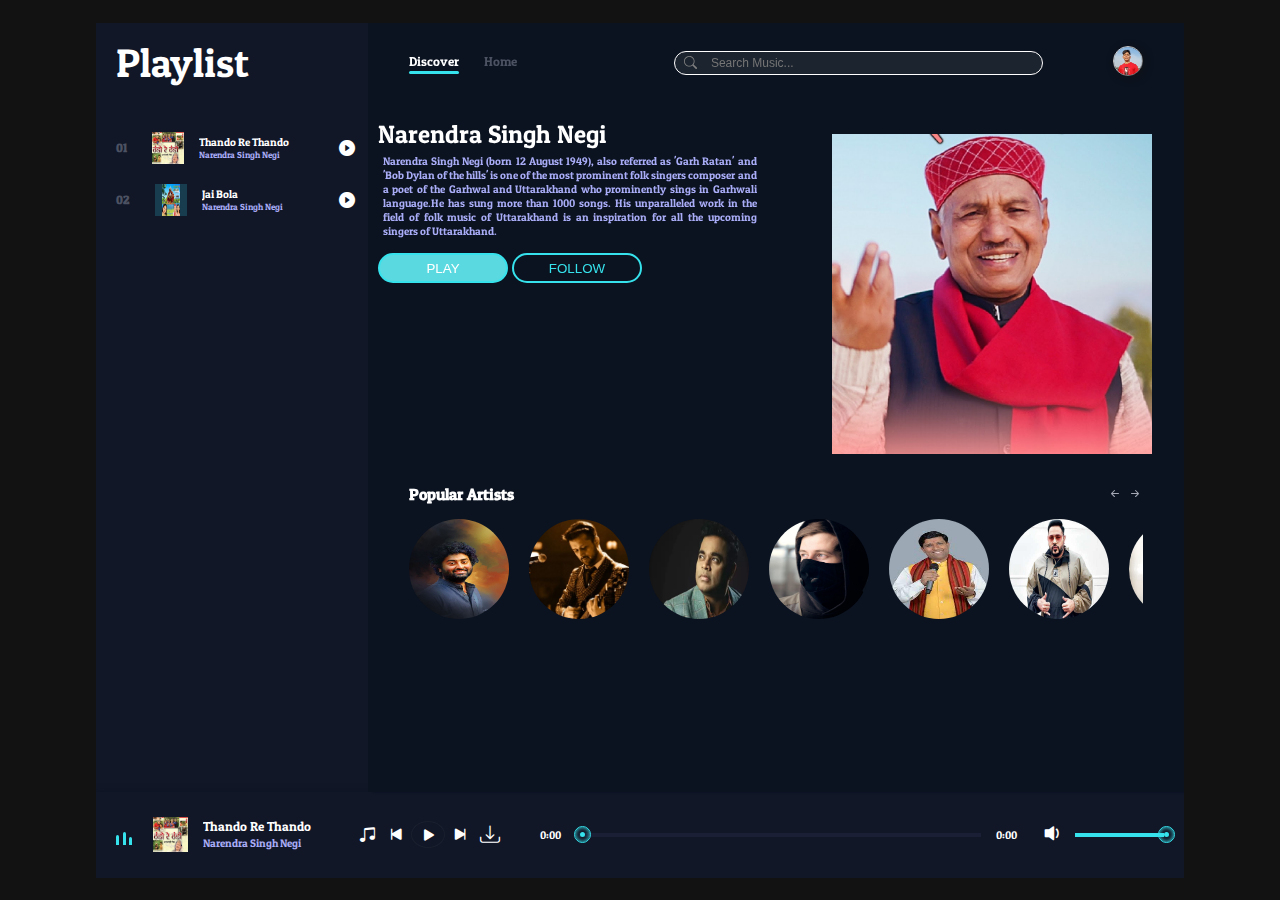
==== narender.html @ 9ac1c9b7 "Add files via upload" ====
<!DOCTYPE html>
<html lang="en">
<head>
    <meta charset="UTF-8">
    <meta http-equiv="X-UA-Compatible" content="IE=edge">
    <meta name="viewport" content="width=device-width, initial-scale=1.0">
    <title>Music</title>
    <!-- for using bootstrap icons -->
    <link rel="stylesheet" href="https://cdn.jsdelivr.net/npm/bootstrap-icons@1.10.3/font/bootstrap-icons.css">
    <link rel="stylesheet"  href="style.css">
    <link rel="stylesheet" href="responsive.css">

    <style>
     header .song_side .content .background {
    width: 47%;
    height: 100%;
    /* border: 1px solid white; */
    background-image: url(photos/negi\ ji.jpg);
    background-size: 20rem;
    background-position: center;
    background-repeat: no-repeat;
}
    </style>
</head>

<body>

<header>
<!-- queue -->

 <div class="menu_side">
    <h1>Playlist</h1>
    <h6 id="menu_list_active_button"><i class="bi bi-music-note-list"></i></h6>
    <h2 id="cross_button"><i class="bi bi-x-square-fill"></i></h2>
    <!-- playlist -->
    <div class="playlist">
        <!-- <h4 class="active"><span></span><i class="bi bi-music-note-beamed"></i> Playlist</h4>
        <h4><span></span><i class="bi bi-music-note-beamed"></i>Last Listening</h4>
        <h4><span></span><i class="bi bi-music-note-beamed"></i>Recommended</h4> -->
    </div>

    <!-- playlist song -->

    <div class="menu_song">
        <!-- song description -->
        <!-- 1st song -->

         <li class="songItem">
            <span>01</span>  <!--song num-->
            <img src="photos/narendra_pho/1.jpg">     <!--song pic-->
            <h5>Thando Re Thando<br> <div class="subtitle">Narendra Singh Negi</div></h5><!--song name and subtitle-->
            <i class="bi playListPlay bi-play-circle-fill" id="1"></i>   <!-- play button-->
        </li>
          
                         <!-- 15th song -->
         <li class="songItem">
            <span>02</span>  <!--song num-->
            <img src="photos/narendra_pho/2.jpg">     <!--song pic-->
            <h5>Jai Bola<br> <div class="subtitle">Narendra Singh Negi</div></h5><!--song name and subtitle-->
            <i class="bi playListPlay bi-play-circle-fill" id="2"></i>   <!-- play button-->
        </li>

    </div>
    
 </div>   

 <!-- main -->
 <div class="song_side">
    <nav>
        <ul>
            <li>Discover <span></span></li>
            <li><a href="music.html">Home</a></li>
        </ul>
        <!-- search bar -->
        <div class="search">
            <i class="bi bi-search"></i>
            <input type="text" placeholder="Search Music...">
            <div class="search_results"> </div> <!-- search result box -->

            <!-- <i class="bi bi-mic-fill"></i> -->
        </div>
        <div class="user">
            <img src="photos/n.jpg " alt="">
        </div>
    </nav>
    <div class="content">
        <div class="info">
        <h1> Narendra Singh Negi</h1>
        <p>
            Narendra Singh Negi (born 12 August 1949), also referred as 'Garh Ratan'
            and 'Bob Dylan of the hills' is one of the most prominent folk singers
            composer and a poet of the Garhwal and Uttarakhand who prominently
            sings in Garhwali language.He has sung more than 1000 songs. His 
            unparalleled work in the field of folk music of Uttarakhand is an
            inspiration for all the upcoming singers of Uttarakhand. </p>
            <div class="buttons">
                <button>PLAY</button>
                <button>FOLLOW</button>
            </div>
            </div>
            <div class="background">
            
            </div>
    </div>


 <!-- artist sec -->
 <div class="popular_artists">
        <div class="h4">
            <h4>Popular Artists</h4>
            <div class="btn_s">
                <i class="bi bi-arrow-left-short" id="pop_art_left"></i>
                <i class="bi bi-arrow-right-short" id="pop_art_right"></i>
            </div>
        </div>
        <div class="item">
            <li>
                <a href="arijit.html"><img src="photos/arijit.jpg" alt=""></a>
              </li>
              <li>
                 <a href="atif.html"> <img src="photos/Atif-Aslam.jpg" alt=""></a>
              </li>
    
              <li>
                  <a href="ar.html"><img src="photos/AR rahman.jpg" alt=""></a>
              </li>
              <li>
                 <a href="allen.html"> <img src="photos/Alan .jpg" alt=""></a>
              </li>
              <li>
                  <a href="pritam.html"><img src="photos/pritam.jfif" alt=""></a>
              </li>
              <li>
                 <a href="badshah.html"> <img src="photos/badshah.jfif" alt=""></a>
              </li>
              <li>
                 <a href="kk.html"> <img src="photos/kk.avif" alt=""></a>
              </li>
              <li>
                 <a href="rahet.html"> <img src="photos/rahet.jfif" alt=""></a>
              </li>
              <li>
                 <a href="guru.html"> <img src="photos/guru.jpg" alt=""></a>
              </li>
        </div>
 </div>
 </div>

 <!-- bottom play -->

 <div class="master_play">

<!-- creating wave animation -->

<div class="wave" id="wave">
    <div class="wave1"></div>
    <div class="wave1"></div>
    <div class="wave1"></div>
</div>
<!-- song image -->
<img src="photos/narendra_pho/1.jpg" alt="" id="poster_master_play">

<!-- song title -->
<h5 id="title">
    Thando Re Thando

    <div class="subtitle">Narendra Singh Negi</div>
</h5>

<!-- audio control -->
<div class="icon">
    <i class="bi shuffle bi-music-note-beamed">next</i>
    <i class="bi bi-skip-start-fill" id="back"></i>
    <i class="bi bi-play-fill" id="masterPlay"></i>
    <i class="bi bi-skip-end-fill" id="next"></i>
    <a href="" download id="download_music"><i class="bi bi-download"></i></a>
</div>
<!--  music time  -->
<span id="currentStart">0:00</span>

<!-- seek bar -->
<div class="bar">
<input type="range" id="seek" min="0" max="100">
<div class="bar2" id="bar2"></div>
<div class="dot"></div>
</div>
<span id="currentEnd">0:00</span>
<!-- volume -->
<div class="vol">
    <i class="bi bi-volume-down-fill" id="vol_icon"></i>
<input type="range" id="vol" min="0" max="100">
<div class="vol_bar"></div>
<div class="dot" id="vol_dot"></div>



</div>
 </div>

</header>

<script src="narender.js"></script>

</body>
</html>
---- style.css ----
/* Google font Popins */

@import url('https://fonts.googleapis.com/css2?family=Patua+One&family=Shadows+Into+Light&display=swap');

/* to set all elements default margins and padding zero */
* {
    padding: 0;
    margin: 0;
    box-sizing: border-box;
}

/* body */
body {
    font-family: 'Patua One', cursive;
    width: 100%;
    height: 100vh;
    background: #121213;
    display: grid;
    place-items: center;
}

header {
    position: relative;
    width: 85%;
    height: 95%;
    /* border:1px solid white; */
    display: flex;
    flex-wrap: wrap;
    overflow: hidden;
}

/* queue sidebar */
header .menu_side,
.song_side {
    width: 25%;
    height: 90%;
    /* border:1px solid white; */
    background: #111727;
    box-shadow: 5px 0px 2px #090f1f;
    color: white;
}

/* main menu */
header .song_side {
    width: 75%;
    /* height: 90%; */
    /* border:1px solid white; */
    background: #0b1320;

}

/* bottom play  */
header .master_play {
    width: 100%;
    height: 10%;
    /* border:1px solid blue; */
    background: #111727;
    box-shadow: 0px 3px 8px #090f1f;
}

/* queue heading */
header .menu_side h1 {
    font-size: 40px;
    margin: 15px 0px 0px 20px;
    font-weight: 500;
}

/* queue playlist */
header .menu_side .playlist {
    margin: 25px 0px 0px 20px;

}

/* queue playlist font */
header .menu_side .playlist h4 {
    font-size: 20px;
    font-weight: 400;
    padding-bottom: 10px;
    color: rgb(61, 125, 125);
    cursor: pointer;
    display: flex;
    align-items: center;
    transition: .3s linear;

}

header .menu_side h6 {
    display: none;
}

header .menu_side h2 {
    display: none;
}

header .menu_side .playlist .bi-music-note-beamed {
    font-size: 15px;

}

/* queue playlist font hovering */
header .menu_side .playlist h4:hover {
    color: white;
    /* font-size: 15px; */
}

/* queue span */
header .menu_side .playlist h4 span {
    position: relative;
    margin-right: 25px;

}

/* for adding symbol */
header .menu_side .playlist h4 span::before {
    content: '';
    position: absolute;
    width: 4px;
    height: 4px;
    border: 2px solid rgb(61, 125, 125);
    border-radius: 50%;
    top: -4px;
    transition: .3s linear;
}

header .menu_side .playlist h4:hover span::before {
    border: 2px solid white;

}

/* for creating effect of showing music icon when we are using that item */

header .menu_side .playlist h4 .bi {
    display: none;
}

header .menu_side .playlist .active {
    color: #36e2ec;
}

header .menu_side .playlist .active span {
    display: none;
}

header .menu_side .playlist .active .bi {
    display: flex;
    margin-right: 20px;
}

/* playlist song */

header .menu_side .menu_song {
    width: 100%;
    height: 390px;
    /* border: 1px solid white; */
    margin-top: 40px;
    /* for creating scroll effect */
    overflow: auto;
}

/* to hide scroll br */
header .menu_side .menu_song::-webkit-scrollbar {
    display: none;
}

/* song decription */

header .menu_side .menu_song li {
    list-style-type: none;
    position: relative;
    padding: 5px 0px 5px 20px;
    display: flex;
    /* all the content will come in one line */
    align-items: center;
    margin-bottom: 10px;
    cursor: pointer;
    transition: 0.3s linear;
}

/* hovering */
header .menu_side .menu_song li:hover {
    background: rgba(105, 105, 105, 0.4);
}

/* song num */

header .menu_side .menu_song li span {
    font-size: 12px;
    font-weight: 600;
    color: #4c5262;
}

/* song img */
header .menu_side .menu_song li img {
    width: 32px;
    height: 32px;
    margin-left: 25px;
}

/* song title */

header .menu_side .menu_song li h5 {
    font-size: 11px;
    margin-left: 15px;
    font-weight: 50;
    width: 130px;
    /* border:1px solid white; */
    /* if song size is overflowing */
    overflow: hidden;
    text-overflow: ellipsis;
    white-space: nowrap;
}

/* subtitle */
header .menu_side .menu_song li h5 .subtitle {
    font-size: 9px;
    color: rgb(169, 172, 246);
    /* if song size is overflowing */
    overflow: hidden;
    text-overflow: ellipsis;
    white-space: nowrap;
}

header .menu_side .menu_song li .bi {
    position: absolute;
    right: 13px;
}



/* bottom music play section*/

header .master_play {
    display: flex;
    align-items: center;
    padding: 0px 20px;

}

/* wave */

header .master_play .wave {
    width: 30px;
    height: 30px;
    /* border: 1px solid white; */
    padding-bottom: 5px;
    display: flex;
    align-items: flex-end;
    margin-right: 10px;

}

header .master_play .wave .wave1 {
    width: 3px;
    height: 10px;
    background: #36e2ec;
    margin-right: 3.5px;
    border-radius: 10px 10px 0px 0px;
    animation: unset;
}



header .master_play .wave .wave1:nth-child(2) {
    height: 13px;
    animation-delay: 0.4s;
}

header .master_play .wave .wave1:nth-child(3) {
    height: 8px;
    animation-delay: 0.8s;
}

/* javascript classes */
header .master_play .active1 .wave1 {
    animation: wave .5s linear infinite;
}

header .master_play .active1 .wave1:nth-child(2) {

    animation-delay: 0.4s;
}

header .master_play .active1 .wave1:nth-child(3) {

    animation-delay: .8s;
}

@keyframes wave {
    0% {
        height: 10px;
    }

    50% {
        height: 15px;
    }

    100% {
        height: 10px;
    }
}

/* img in master play*/
header .master_play img {
    width: 35px;
    height: 35px;
}

/* title in master play*/
header .master_play h5 {
    width: 130px;
    /* border: 1px solid white; */
    margin-left: 15px;
    color: white;
    line-height: 17px;
    font-weight: 30;
    font-size: 13px;
    overflow: hidden;
    text-overflow: ellipsis;
    white-space: nowrap;
}

header .master_play h5 .subtitle {
    font-size: 11px;
    color: rgb(169, 172, 246);
    width: 100%;
    overflow: hidden;
    text-overflow: ellipsis;
    white-space: nowrap;
}

/* master play audio control */
header .master_play .icon {
    font-size: 20px;
    color: white;
    margin: 0px 20px 0px 40px;
    outline: none;
    display: flex;
    align-items: center;
}

header .master_play .icon .bi {
    cursor: pointer;
    outline: none;
}

/* shuffle */
header .master_play .icon .shuffle {
    font-size: 17px;
    margin-right: 10px;
    width: 17.5px;
    overflow: hidden;
    display: flex;
    align-items: center;
}

/* download */
header .master_play .icon #download_music {
    font-size: 20px;
    color: white;
    margin-left: 10px;
    text-decoration: none;

}

/* play pause */

header .master_play .icon .bi:nth-child(3) {
    border: 1px solid rgba(105, 105, 105, 0.1);
    border-radius: 50%;
    padding: 1px 5px 0px 7px;
    margin: 0px 5px;
}

/* music time */
header .master_play span {
    color: white;
    width: 32px;
    /* border:1px solid white; */
    font-size: 11px;
    font-weight: 400;
}

header .master_play #currentStart {
    margin: 0px 0px 0px 20px;
}

/* seek bar */
header .master_play .bar {
    position: relative;
    width: 43%;
    height: 4.5px;
    background: rgba(105, 105, 175, 0.1);
    margin: 0px 15px 0px 10px;
}

header .master_play .bar .bar2 {
    position: absolute;
    width: 0;
    height: 100%;
    background: #36e2ec;
    top: 0;
    transition: 1s linear;
}

/* dot */
header .master_play .bar .dot {
    position: absolute;
    width: 5px;
    height: 5px;
    border-radius: 50%;
    background: #36e2ec;
    top: -0.5px;
    left: 1px;
    transition: 1s linear;
}

/* dot boundary */
header .master_play .bar .dot::before {
    content: '';
    position: absolute;
    width: 15px;
    height: 15px;
    border-radius: 50%;
    border: 1px solid #36e2ec;
    top: -6px;
    left: -5.5px;
    box-shadow: inset 0px 0px 4px #36e2ec;
}

/* input range */
header .master_play .bar input {
    position: absolute;
    width: 100%;
    top: -7px;
    left: 0;
    cursor: pointer;
    z-index: 9999999999;
    /* transition: 3s linear; */
    opacity: 0;
}

/* volume icon */

header .master_play .vol {
    position: relative;
    width: 100px;
    height: 4.5px;
    background: rgba(105, 105, 175, 0.1);
    margin-left: 50px;
}

header .master_play .vol .bi {
    position: absolute;
    color: white;
    font-size: 25px;
    top: -14px;
    left: -35px;
}

header .master_play .vol input {
    position: absolute;
    width: 100%;
    top: -6px;
    left: 0;
    opacity: 0;
    cursor: pointer;
    z-index: 999999999;
}


header .master_play .vol .vol_bar {
    position: absolute;
    background: #36e2ec;
    width: 100%;
    height: 100%;
    top: 0;
    transition: 1s linear;
}

header .master_play .vol .dot {
    position: absolute;
    width: 5px;
    height: 5px;
    border-radius: 50%;
    background: #36e2ec;
    top: -0.5px;
    left: 100%;
    transition: 1s linear;
}

header .master_play .vol .dot::before {
    content: '';
    position: absolute;
    width: 15px;
    height: 15px;
    border-radius: 50%;
    border: 1px solid #36e2ec;
    top: -6px;
    left: -5.5px;
    box-shadow: inset 0px 0px 4px #36e2ec;
}

/* main song sec */
header .song_side {
    z-index: 2;
}

/* background image
header .song_side::before {
    content: '';
    position: absolute;
    width: 100%;
    height: 300px;
    background: url('photos/back.jpeg');
    background-repeat: no-repeat;
     background-size: contain;
    background-position: center;
    padding-left: 70px;
    opacity: 0.5;
    z-index: -1;
} */

/* navigation */
header .song_side nav {
    width: 90%;
    height: 10%;
    /* border: 1px solid white; */
    margin: auto;
    display: flex;
    align-items: center;
    justify-content: space-between;
}

header .song_side nav ul {
    display: flex;
}

/* nav li */
header .song_side nav ul li {
    list-style: none;
    font-size: 13px;
    position: relative;
    color: #4c5262;
    margin-right: 25px;
    cursor: pointer;
    transition: .3s linear;
}

header .song_side nav a li {
    list-style: none;
    font-size: 13px;
    position: relative;
    color: #4c5262;
    margin-right: 25px;
    cursor: pointer;
    transition: .3s linear;
}



header .song_side nav ul li:hover {
    color: white;
}

header .song_side nav ul li:nth-child(1) {
    color: white;
}

header .song_side nav ul li span {
    position: absolute;
    width: 100%;
    height: 2.5px;
    background: #36e2ec;
    bottom: -5px;
    left: 0;
    border-radius: 20px;
}

header .song_side nav ul li a {
    text-decoration: none;
    color: #4c5262;
    transition: .3s linear;

}

header .song_side nav ul li a:hover {
    color: white;

}


/* search bar */
header .song_side nav .search {
    position: relative;
    width: 50%;
    padding: 1px 5px;
    /*20px */
    padding-left: 30px;
    /* border: 1px solid white; */
    border-radius: 20px;
    color: gray;
}

header .song_side nav .search::before {
    content: '';
    position: absolute;
    width: 100%;
    height: 100%;
    background-color: rgba(185, 185, 185, 0.1);
    border-radius: 20px;
    backdrop-filter: blur(5px);
    /* to blur the background */
    border: 1px solid white;
    z-index: -1;
}

/* searched results */
header .song_side nav .search .search_results {
    position: absolute;
    width: 100%;
    height: 200px;
    /* border: 1px solid white; */
    margin-top: 10px;
    border-radius: 10px;
    overflow: auto;
}

header .song_side nav .search .search_results::-webkit-scrollbar {
    display: none;
}

/* search result  box */
header .song_side nav .search .search_results .card {
    min-width: 80%;
    min-height: 50px;
    /* border: 1px solid white; */
    display: flex;
    align-items: center;
    background-color: rgba(184, 184, 184, 0.1);
    margin: 4px;
    text-decoration: none;
    /* border-radius: 10px; */
    display: none;
}

/* searh result img */

header .song_side nav .search .search_results .card img {
    width: 35px;
    height: 35px;
    border-radius: 5px;
    border: 1px solid white;
}

/* search result song title */

header .song_side nav .search .search_results .card .content {
    width: 80%;
    height: 100%;
    /* border: 1px solid white;  */
    padding: 0;
    font-size: 13px;
    font-weight: 600;
    color: white;
}

/* search result song subtitle */

header .song_side nav .search .search_results .card .content .subtitle {
    /* width:80%;
   height:100%; */
    /* border: 1px solid white;  */
    /* padding: 0; */
    font-size: 11px;
    font-weight: 500;
    color: rgb(58, 219, 123);
}

/* search bar icon */
header .song_side nav .search .bi {
    font-size: 13px;
    padding: 3px 0px 0px 10px;

}


header .song_side nav .search input {
    background: none;
    border: none;
    outline: none;
    padding: 0px 10px;
    color: white;
    font-size: 12px;
}

/* nav profile */
header .song_side nav .user {
    position: relative;
    width: 30px;
    height: 30px;
    border: 1px solid white;
    border-radius: 50%;
}

header .song_side nav .user img {
    position: absolute;
    width: 100%;
    height: 100%;
    border-radius: 50%;
    box-shadow: 2px 2px 8px #121213;
}

/* content */
/* myself */
header .song_side {
    overflow: auto;
    scroll-behavior: smooth;
}

header .song_side::-webkit-scrollbar {
    display: none;
}

/* myself */

/* dicover content */
header .song_side .content {
    width: 100%;
    height: 48%;
    /* border: 1px solid white; */
    margin: auto;
    padding-top: 20px;
    display: flex;
    justify-content: space-between;
}

header .song_side .content .info {
    width: 47%;
    height: 100%;
    /* border: 1px solid white; */
    margin-left: 10px;
    text-align: justify;
}

header .song_side .content .info h1 {
    font-size: 25px;
    font-weight: 100;
}

header .song_side .content .info p {
    font-size: 11px;
    font-weight: 50;
    color: rgb(169, 172, 246);
    margin: 5px;
}

/* buttons  */
header .song_side .content .info .buttons {
    margin-top: 15px;
}

header .song_side .content .info .buttons button {
    width: 130px;
    height: 30px;
    border: 2px solid #36e2ec;
    outline: none;
    border-radius: 20px;
    background: #5adae0;
    color: white;
    cursor: pointer;
    transition: .3s linear;
}

header .song_side .content .info .buttons button:hover {
    background: none;
    color: #36e2ec;
}

header .song_side .content .info .buttons button:nth-child(2) {
    background: none;
    color: #36e2ec;
}

header .song_side .content .info .buttons button:nth-child(2):hover {
    background: #5adae0;
    color: white;
}


/* background */
header .song_side .content .background {
    width: 47%;
    height: 100%;
    /* border: 1px solid white; */
    background-image: url(photos/back.jpeg);
    background-size: 20rem;
    background-position: center;
    background-repeat: no-repeat;
}



/* popular song sec */
header .song_side .popular_song {
    width: 90%;
    height: auto;
    margin: auto;
    margin-top: 15px;
    /* border: 1px solid white; */
}

header .song_side .popular_song .h4 {
    display: flex;
    align-items: center;
    justify-content: space-between;
}

header .song_side .popular_song .h4 .bi {
    color: #a4a8b4;
    cursor: pointer;
    transition: .3s linear;
}

header .song_side .popular_song .h4 .bi:hover {
    color: white;

}

/* song card popular music */
header .song_side .popular_song .pop_song {
    width: 100%;
    height: 150px;
    margin-top: 15px;
    display: flex;
    /* border: 1px solid white; */
    overflow: auto;
    scroll-behavior: smooth;
}

header .song_side .popular_song .pop_song::-webkit-scrollbar {
    display: none;
}

header .song_side .popular_song .pop_song li {
    min-width: 100px;
    height: 140px;
    list-style: none;
    margin-right: 10px;
    transition: .3s linear;
}

header .song_side .popular_song .pop_song li:hover {
    background: rgba(105, 105, 175, 0.1);
}

/* play button */
header .song_side .popular_song .pop_song li .img_play {
    position: relative;
    width: 100px;
    height: 100px;
    display: flex;
    align-items: center;
    justify-content: center;
}

/* img */
header .song_side .popular_song .pop_song li .img_play img {
    width: 100%;
    height: 100%;
}

header .song_side .popular_song .pop_song li .img_play .bi {
    position: absolute;
    font-size: 20px;
    cursor: pointer;
    transition: .3s linear;
    opacity: 0;
}

header .song_side .popular_song .pop_song li:hover .img_play .bi {
    opacity: 1;
}

header .song_side .popular_song .pop_song li h5 {
    padding: 5px 0px 0px 5px;
    line-height: 15px;
    font-size: 10px;
    font-weight: 50;
    width: 100px;
    overflow: hidden;
    white-space: nowrap;
    text-overflow: ellipsis;
}

header .song_side .popular_song .pop_song li h5 .subtitle {
    font-size: 9px;
    font-weight: 30;
    color: rgb(169, 172, 246);
    overflow: hidden;
    white-space: nowrap;
    text-overflow: ellipsis;
}

/* artist */
header .song_side .popular_artists {
    width: 90%;
    height: auto;
    margin: auto;
    margin-top: 15px;
    /* border:1px solid white; */
}

header .song_side .popular_artists .h4 {
    display: flex;
    align-items: center;
    justify-content: space-between;
}

header .song_side .popular_artists .h4 .bi {
    color: #a4a8b4;
    cursor: pointer;
    transition: .3s linear;
}

header .song_side .popular_artists .h4 .bi:hover {
    color: white;

}

header .song_side .popular_artists .item {
    width: 100%;
    height: 110px;
    margin-top: 15px;
    display: flex;
    /* border: 1px solid white; */
    overflow: auto;
    scroll-behavior: smooth;
}

header .song_side .popular_artists .item::-webkit-scrollbar {
    display: none;
}

header .song_side .popular_artists .item li {
    min-width: 100px;
    height: 100px;
    list-style-type: none;
    margin-right: 20px;
    border-radius: 50%;
    cursor: pointer;
}

header .song_side .popular_artists .item li img {
    width: 100%;
    height: 100%;
    border-radius: 50%;
    transition: .3s linear;
}

header .song_side .popular_artists .item li img:hover {
    opacity: 0.7;
}
---- responsive.css ----
/* if screen less than 1200 */
@media screen and (max-width:1200px) {
    header {
        width: 95%;
        transition: .5s linear;
    }

    header .menu_side,
    .song_side {
        width: 30%;
    }

    header.menu_side {
        transform: translateX(100%);
    }

    header .song_side {
        width: 65%;
    }

    header .song_side .content {
        height: 49%;
    }

    header .song_side nav .search {
        display: flex;
        width: auto;
        /* left: -20px; */
        margin-right: 5px;
    }

}



/* if screen less than 930 */
@media screen and (max-width:930px) {
    header .menu_side {
        z-index: 999;
        width: 40%;
        position: absolute;
        transition: 1s linear;
        transform: translateX(-100%);
    }


    header .song_side {
        width: 120%;

    }

    header.master_play {
        position: absolute;
        bottom: 0;
    }

    header .menu_side h6 {
        position: absolute;
        right: -40px;
        bottom: 200px;
        width: 40px;
        height: 40px;
        background: #111727;
        border-radius: 0px 10px 10px 0px;
        display: flex;
        align-items: center;
        justify-content: space-between;
        font-size: 18px;
        cursor: pointer;
        transition: 1s linear;
    }

    header .menu_side h2 {
        position: absolute;
        right: -40px;
        bottom: 450px;
        width: 40px;
        height: 40px;
        background: #111727;
        border-radius: 0px 10px 10px 0px;
        display: flex;
        align-items: center;
        justify-content: space-between;
        font-size: 18px;
        cursor: pointer;
        transition: 1s linear;
        opacity: 0;
    }



}


@media screen and (max-width: 680px) {
    header {
        width: 100%;
        height: 100vh;
    }

    header .song_side nav .search {
        display: flex;
        width: 65%;
        /* left: -20px; */
        margin-right: 5px;
    }

    header .song_side nav ul li {
        font-size: 11px;
        margin-right: 10px;
    }


    header .menu_side {
        width: 60%;
    }

    header .master_play {
        z-index: 9999999999999999999999999999;
    }

    header .song_side {
        width: 100%;
    }

    header .master_play .icon {
        position: absolute;
        top: 500px;
        right: 20%;
    }


    header .master_play .icon::before {
        content: '';
        position: absolute;
        width: 200px;
        height: 180px;
        background: #111727;
        z-index: -1;
        border-radius: 50% 50% 0% 0%;
        left: -25%;
        box-shadow: 0px -11px 20px -17px #000;
    }

    header .master_play .wave {
        position: absolute;
        top: 460px;
        height: 40px;
        width: 40px;
        right: 31.5%;
    }

    header .master_play .wave .wave1 {
        width: 8px;
    }

    header .song_side {
        width: 95%;
    }

}


@media screen and (max-width: 470px) {

    header .song_side nav .search {
        display: flex;
        width: 60%;
        margin-right: 5px;
    }

    header .master_play .wave {
        right: 44%;
    }

    header .menu_side {
        width: 70%;
    }

    header .song_side .popular_song {
        margin-top: 40px;
    }

    header .song_side {
        width: 100%;
    }
}

@media screen and (max-width: 412px) {

    header .song_side nav ul li {
        font-size: 10px;
        margin-right: 7px;
    }

    header .song_side {
        width: 95%;
    }

    header .song_side nav .search {
        width: 140px;
    }

    header .song_side .popular_song {
        margin-top: 60px;
    }

    header .master_play .wave {
        right: 45%;
    }

    header .menu_side {
        width: 80%;
    }


}
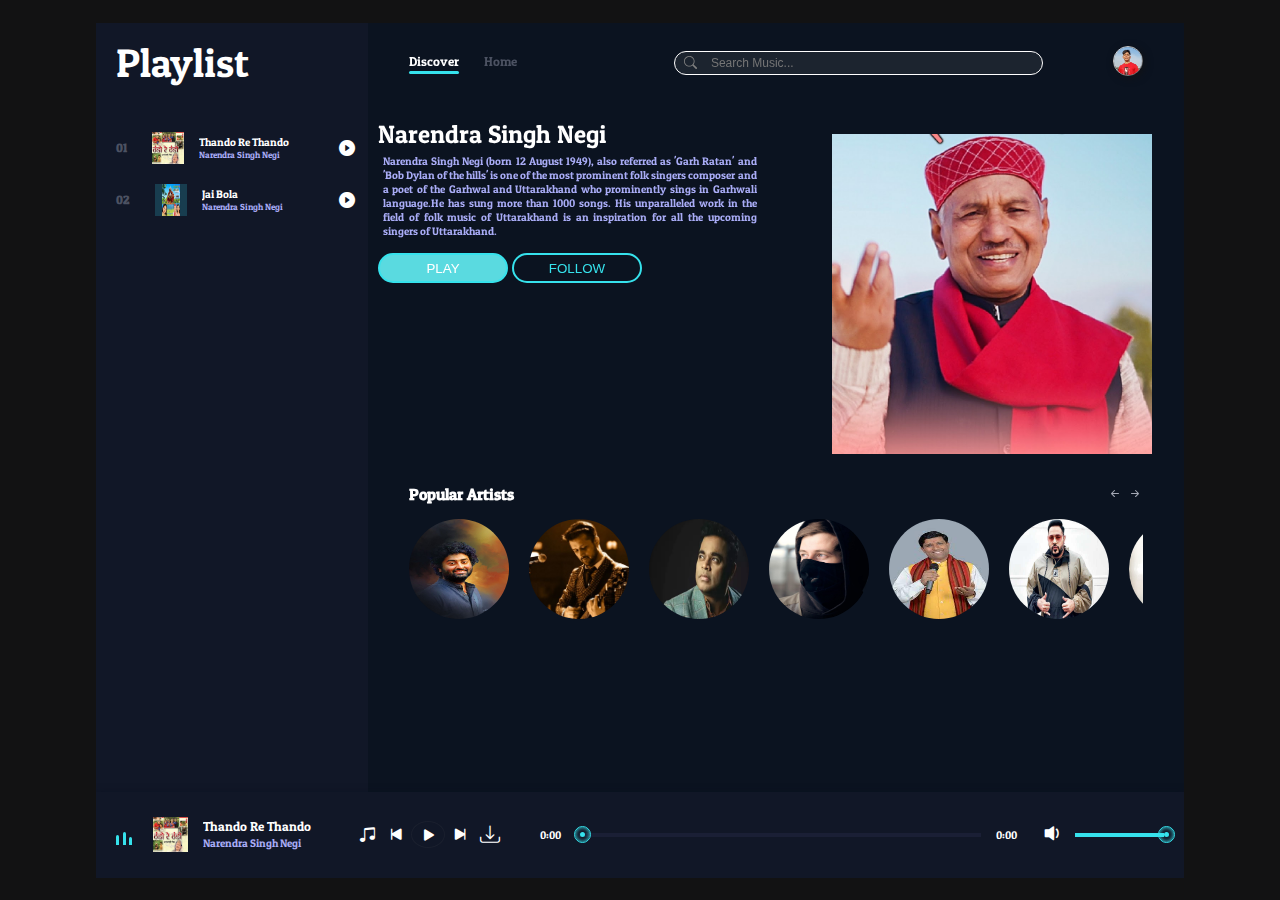
==== commit 5c319bc0: "Update narender.html" ====
--- a/narender.html
+++ b/narender.html
@@ -69,7 +69,7 @@
     <nav>
         <ul>
             <li>Discover <span></span></li>
-            <li><a href="music.html">Home</a></li>
+            <li><a href="index.html">Home</a></li>
         </ul>
         <!-- search bar -->
         <div class="search">
@@ -202,4 +202,4 @@
 <script src="narender.js"></script>
 
 </body>
-</html>+</html>
--- a/style.css
+++ b/style.css
@@ -43,7 +43,7 @@
 /* main menu */
 header .song_side {
     width: 75%;
-    /* height: 90%; */
+    height: 90%;
     /* border:1px solid white; */
     background: #0b1320;
 
@@ -56,6 +56,7 @@
     /* border:1px solid blue; */
     background: #111727;
     box-shadow: 0px 3px 8px #090f1f;
+    z-index: 99999;
 }
 
 /* queue heading */
@@ -150,7 +151,7 @@
 
 header .menu_side .menu_song {
     width: 100%;
-    height: 390px;
+    height: 415px;
     /* border: 1px solid white; */
     margin-top: 40px;
     /* for creating scroll effect */
@@ -623,6 +624,7 @@
     margin-top: 10px;
     border-radius: 10px;
     overflow: auto;
+    /* background-color: #6b8183; */
 }
 
 header .song_side nav .search .search_results::-webkit-scrollbar {
@@ -636,11 +638,12 @@
     /* border: 1px solid white; */
     display: flex;
     align-items: center;
-    background-color: rgba(184, 184, 184, 0.1);
+    background-color: rgb(170, 116, 116);
     margin: 4px;
     text-decoration: none;
     /* border-radius: 10px; */
     display: none;
+   
 }
 
 /* searh result img */
@@ -959,4 +962,4 @@
 
 header .song_side .popular_artists .item li img:hover {
     opacity: 0.7;
-}+}
--- a/responsive.css
+++ b/responsive.css
@@ -57,7 +57,7 @@
     header .menu_side h6 {
         position: absolute;
         right: -40px;
-        bottom: 200px;
+        bottom: 400px;
         width: 40px;
         height: 40px;
         background: #111727;
@@ -125,8 +125,8 @@
 
     header .master_play .icon {
         position: absolute;
-        top: 500px;
-        right: 20%;
+        top: 720px;
+        right: 31%;
     }
 
 
@@ -144,10 +144,10 @@
 
     header .master_play .wave {
         position: absolute;
-        top: 460px;
+        top: 670px;
         height: 40px;
         width: 40px;
-        right: 31.5%;
+        right: 42.5%;
     }
 
     header .master_play .wave .wave1 {
@@ -214,4 +214,4 @@
     }
 
 
-}+}
